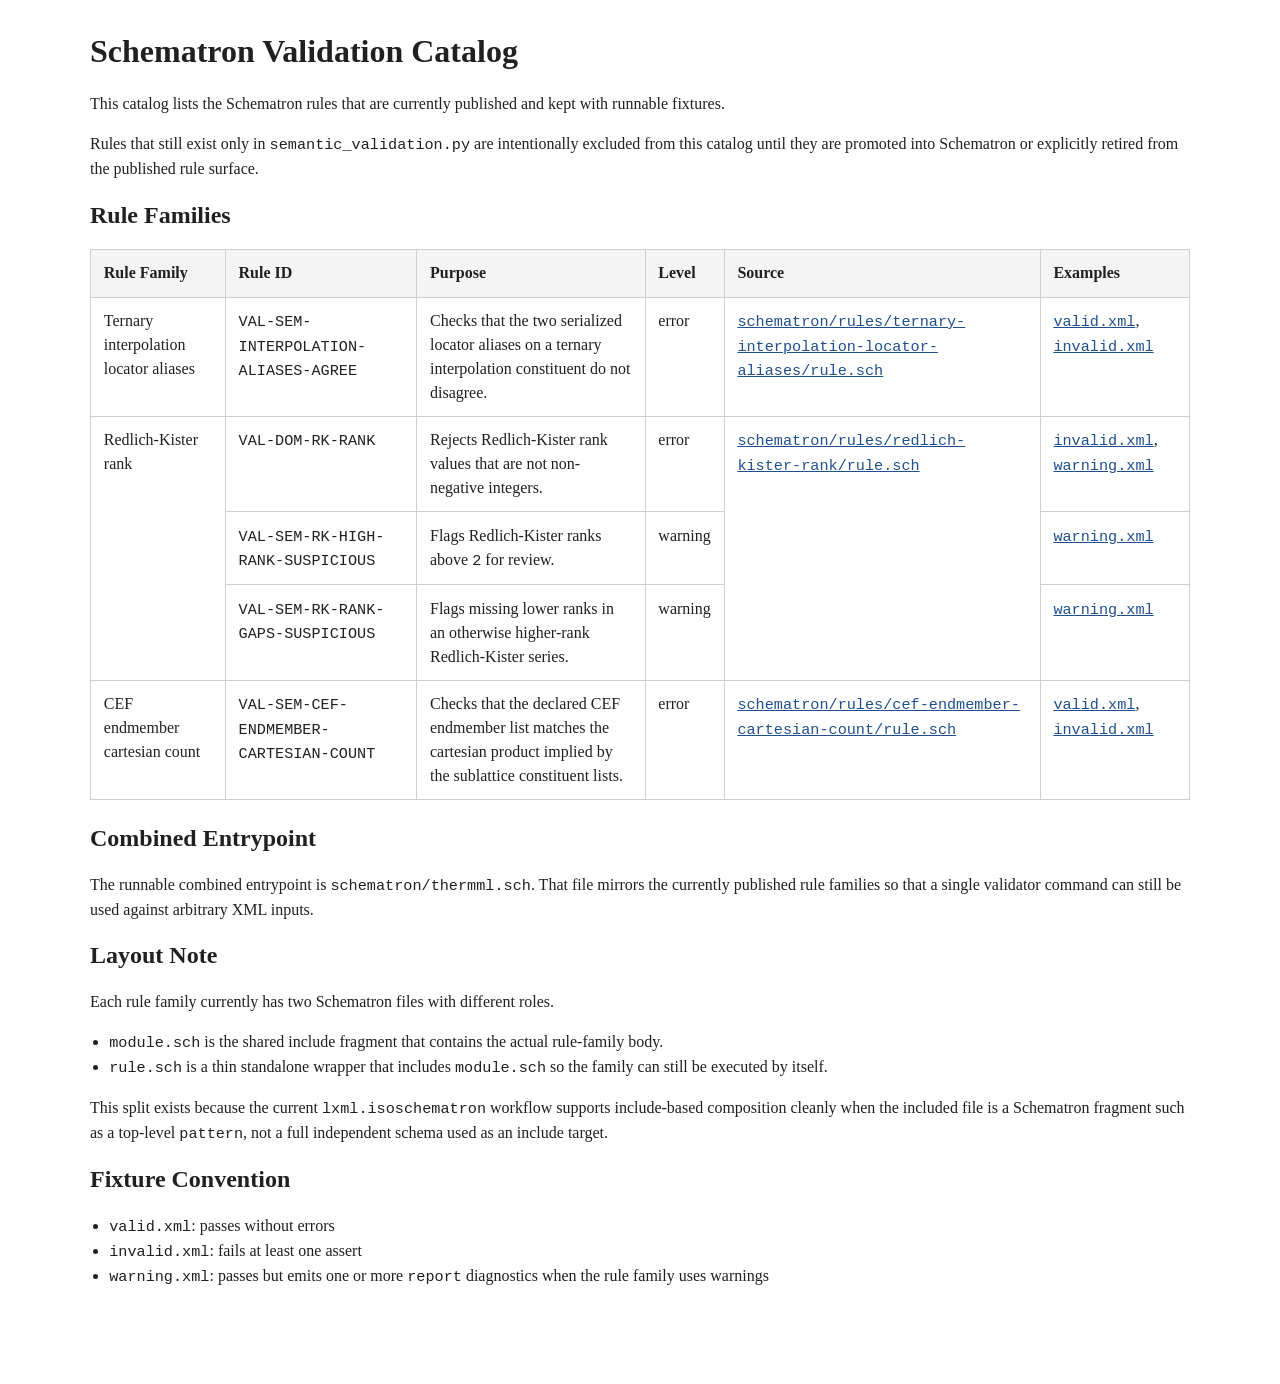
==== docs/validation/schematron-catalog.html @ 8de15cd1 "feat(schematron): add Schematron rule layer with fixtures and HTML catalog" ====
<!DOCTYPE html>
<html lang="en">
<head>
  <meta charset="utf-8">
  <meta name="viewport" content="width=device-width, initial-scale=1">
  <title>Schematron Validation Catalog</title>
  <link rel="stylesheet" href="assets/catalog.css">
</head>
<body>
  <h1>Schematron Validation Catalog</h1>

  <p>This catalog lists the Schematron rules that are currently published and kept with runnable fixtures.</p>

  <p>Rules that still exist only in <code>semantic_validation.py</code> are intentionally excluded from this catalog until they are promoted into Schematron or explicitly retired from the published rule surface.</p>

  <h2>Rule Families</h2>

  <table>
    <thead>
      <tr>
        <th>Rule Family</th>
        <th>Rule ID</th>
        <th>Purpose</th>
        <th>Level</th>
        <th>Source</th>
        <th>Examples</th>
      </tr>
    </thead>
    <tbody>
      <tr>
        <td>Ternary interpolation locator aliases</td>
        <td><code>VAL-SEM-INTERPOLATION-ALIASES-AGREE</code></td>
        <td>Checks that the two serialized locator aliases on a ternary interpolation constituent do not disagree.</td>
        <td>error</td>
        <td><code><a href="../../schematron/rules/ternary-interpolation-locator-aliases/rule.sch">schematron/rules/ternary-interpolation-locator-aliases/rule.sch</a></code></td>
        <td><code><a href="../../schematron/rules/ternary-interpolation-locator-aliases/valid.xml">valid.xml</a></code>, <code><a href="../../schematron/rules/ternary-interpolation-locator-aliases/invalid.xml">invalid.xml</a></code></td>
      </tr>
      <tr>
        <td rowspan="3">Redlich-Kister rank</td>
        <td><code>VAL-DOM-RK-RANK</code></td>
        <td>Rejects Redlich-Kister rank values that are not non-negative integers.</td>
        <td>error</td>
        <td rowspan="3"><code><a href="../../schematron/rules/redlich-kister-rank/rule.sch">schematron/rules/redlich-kister-rank/rule.sch</a></code></td>
        <td><code><a href="../../schematron/rules/redlich-kister-rank/invalid.xml">invalid.xml</a></code>, <code><a href="../../schematron/rules/redlich-kister-rank/warning.xml">warning.xml</a></code></td>
      </tr>
      <tr>
        <td><code>VAL-SEM-RK-HIGH-RANK-SUSPICIOUS</code></td>
        <td>Flags Redlich-Kister ranks above <code>2</code> for review.</td>
        <td>warning</td>
        <td><code><a href="../../schematron/rules/redlich-kister-rank/warning.xml">warning.xml</a></code></td>
      </tr>
      <tr>
        <td><code>VAL-SEM-RK-RANK-GAPS-SUSPICIOUS</code></td>
        <td>Flags missing lower ranks in an otherwise higher-rank Redlich-Kister series.</td>
        <td>warning</td>
        <td><code><a href="../../schematron/rules/redlich-kister-rank/warning.xml">warning.xml</a></code></td>
      </tr>
      <tr>
        <td>CEF endmember cartesian count</td>
        <td><code>VAL-SEM-CEF-ENDMEMBER-CARTESIAN-COUNT</code></td>
        <td>Checks that the declared CEF endmember list matches the cartesian product implied by the sublattice constituent lists.</td>
        <td>error</td>
        <td><code><a href="../../schematron/rules/cef-endmember-cartesian-count/rule.sch">schematron/rules/cef-endmember-cartesian-count/rule.sch</a></code></td>
        <td><code><a href="../../schematron/rules/cef-endmember-cartesian-count/valid.xml">valid.xml</a></code>, <code><a href="../../schematron/rules/cef-endmember-cartesian-count/invalid.xml">invalid.xml</a></code></td>
      </tr>
    </tbody>
  </table>

  <h2>Combined Entrypoint</h2>

  <p>The runnable combined entrypoint is <code>schematron/thermml.sch</code>. That file mirrors the currently published rule families so that a single validator command can still be used against arbitrary XML inputs.</p>

  <h2>Layout Note</h2>

  <p>Each rule family currently has two Schematron files with different roles.</p>

  <ul>
    <li><code>module.sch</code> is the shared include fragment that contains the actual rule-family body.</li>
    <li><code>rule.sch</code> is a thin standalone wrapper that includes <code>module.sch</code> so the family can still be executed by itself.</li>
  </ul>

  <p>This split exists because the current <code>lxml.isoschematron</code> workflow supports include-based composition cleanly when the included file is a Schematron fragment such as a top-level <code>pattern</code>, not a full independent schema used as an include target.</p>

  <h2>Fixture Convention</h2>

  <ul>
    <li><code>valid.xml</code>: passes without errors</li>
    <li><code>invalid.xml</code>: fails at least one assert</li>
    <li><code>warning.xml</code>: passes but emits one or more <code>report</code> diagnostics when the rule family uses warnings</li>
  </ul>
</body>
</html>
---- docs/validation/assets/catalog.css ----
body {
  margin: 2rem auto;
  max-width: 1100px;
  padding: 0 1rem 3rem;
  font-family: Georgia, "Times New Roman", serif;
  line-height: 1.5;
  color: #202020;
  background: #ffffff;
}

h1,
h2 {
  line-height: 1.2;
}

table {
  width: 100%;
  border-collapse: collapse;
  margin: 1rem 0 1.5rem;
}

th,
td {
  padding: 0.7rem 0.8rem;
  border: 1px solid #cfcfcf;
  text-align: left;
  vertical-align: top;
}

th {
  background: #f4f4f4;
}

code {
  font-family: Consolas, "Courier New", monospace;
  font-size: 0.95em;
}

ul {
  padding-left: 1.2rem;
}

a {
  color: #1f4f8f;
}
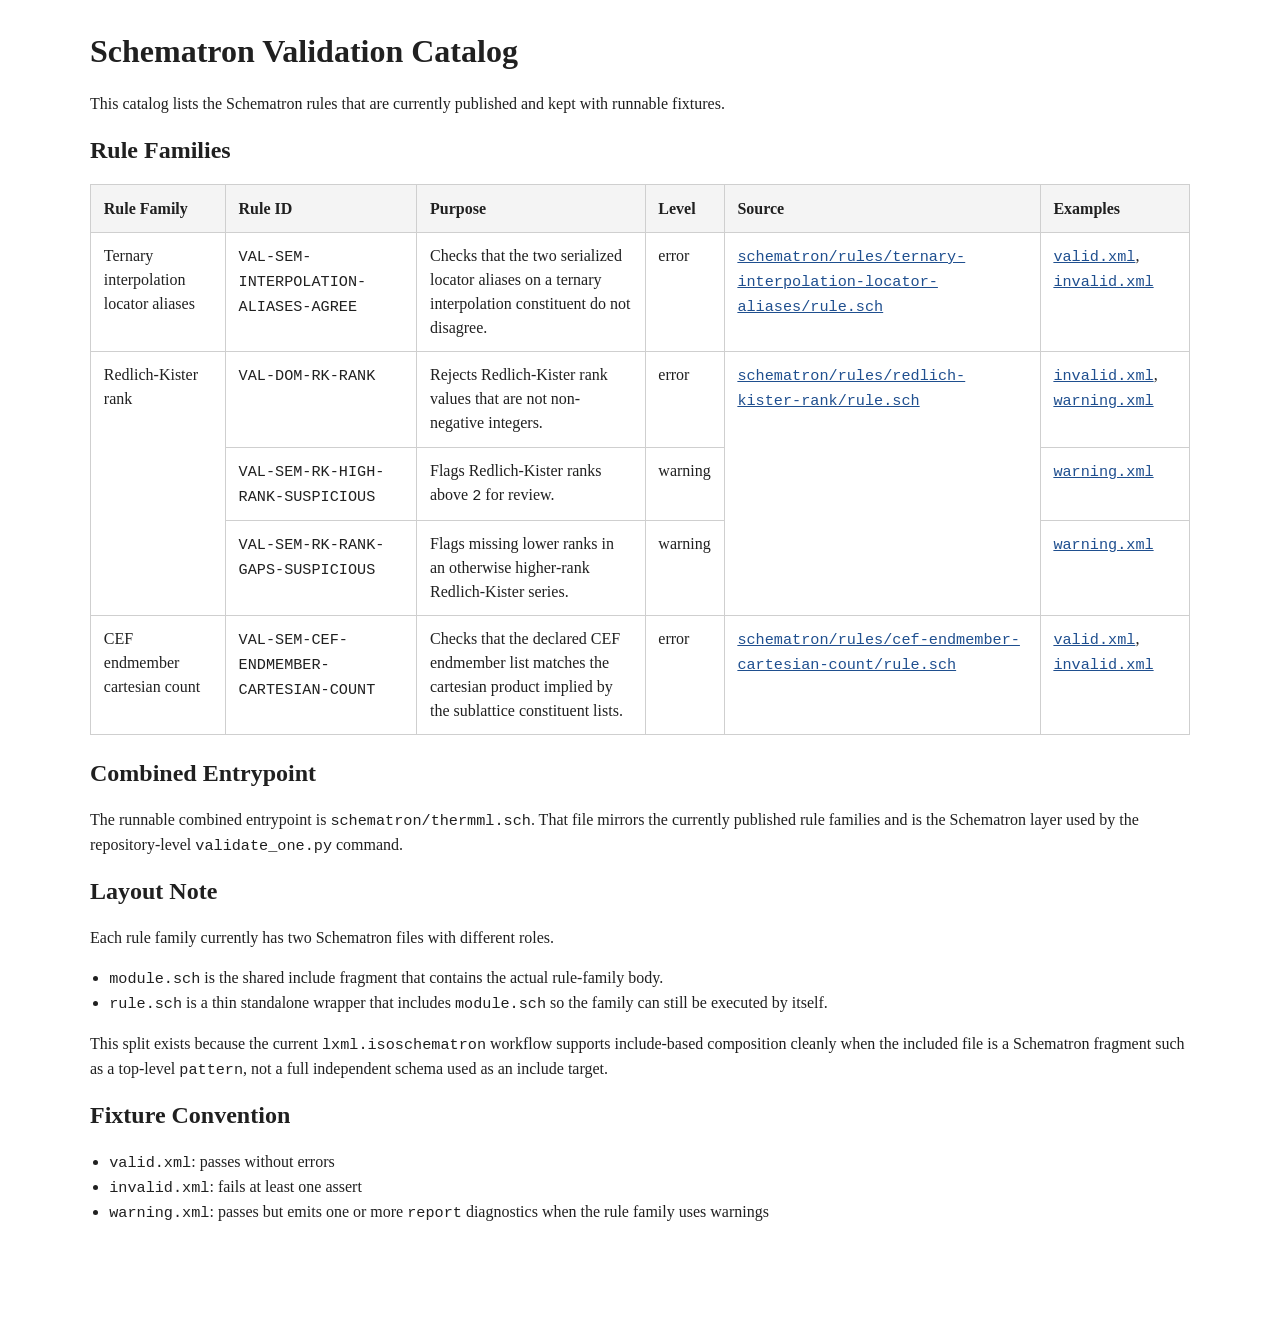
==== commit 15ba57c3: "docs: update validation commands" ====
--- a/docs/validation/schematron-catalog.html
+++ b/docs/validation/schematron-catalog.html
@@ -10,8 +10,6 @@
   <h1>Schematron Validation Catalog</h1>
 
   <p>This catalog lists the Schematron rules that are currently published and kept with runnable fixtures.</p>
-
-  <p>Rules that still exist only in <code>semantic_validation.py</code> are intentionally excluded from this catalog until they are promoted into Schematron or explicitly retired from the published rule surface.</p>
 
   <h2>Rule Families</h2>
 
@@ -68,7 +66,7 @@
 
   <h2>Combined Entrypoint</h2>
 
-  <p>The runnable combined entrypoint is <code>schematron/thermml.sch</code>. That file mirrors the currently published rule families so that a single validator command can still be used against arbitrary XML inputs.</p>
+  <p>The runnable combined entrypoint is <code>schematron/thermml.sch</code>. That file mirrors the currently published rule families and is the Schematron layer used by the repository-level <code>validate_one.py</code> command.</p>
 
   <h2>Layout Note</h2>
 
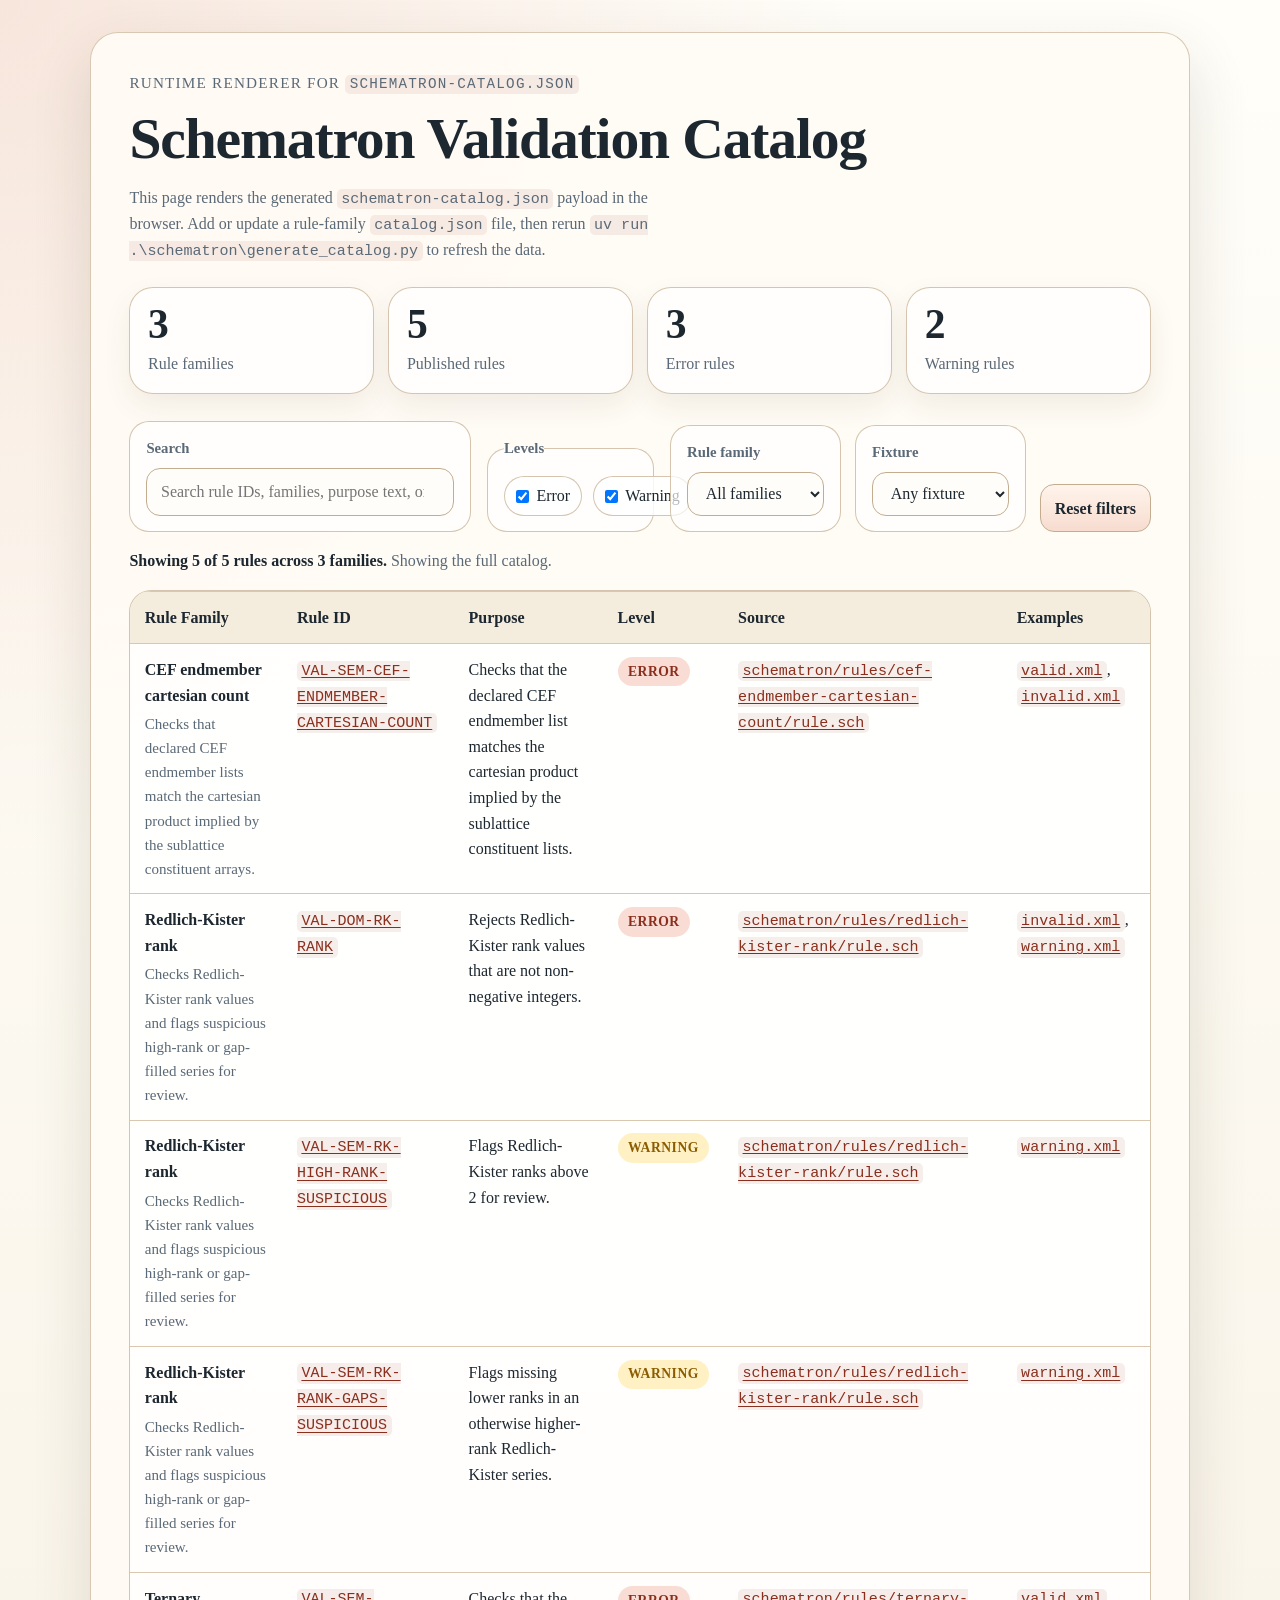
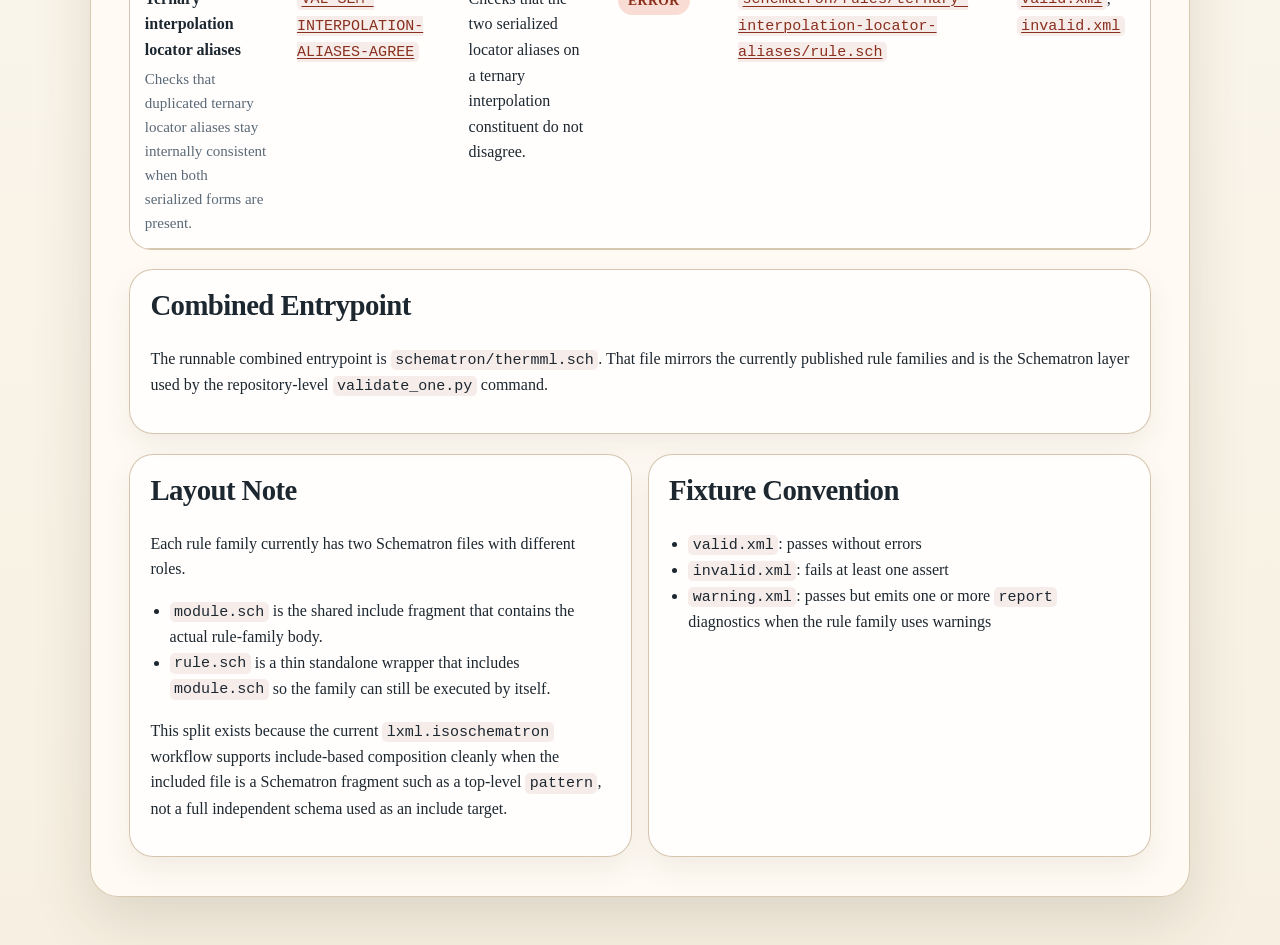
==== commit 240612e0: "feat(schematron): generate runtime catalog from JSON" ====
--- a/docs/validation/schematron-catalog.html
+++ b/docs/validation/schematron-catalog.html
@@ -6,85 +6,386 @@
   <title>Schematron Validation Catalog</title>
   <link rel="stylesheet" href="assets/catalog.css">
 </head>
-<body>
-  <h1>Schematron Validation Catalog</h1>
-
-  <p>This catalog lists the Schematron rules that are currently published and kept with runnable fixtures.</p>
-
-  <h2>Rule Families</h2>
-
-  <table>
-    <thead>
-      <tr>
-        <th>Rule Family</th>
-        <th>Rule ID</th>
-        <th>Purpose</th>
-        <th>Level</th>
-        <th>Source</th>
-        <th>Examples</th>
-      </tr>
-    </thead>
-    <tbody>
-      <tr>
-        <td>Ternary interpolation locator aliases</td>
-        <td><code>VAL-SEM-INTERPOLATION-ALIASES-AGREE</code></td>
-        <td>Checks that the two serialized locator aliases on a ternary interpolation constituent do not disagree.</td>
-        <td>error</td>
-        <td><code><a href="../../schematron/rules/ternary-interpolation-locator-aliases/rule.sch">schematron/rules/ternary-interpolation-locator-aliases/rule.sch</a></code></td>
-        <td><code><a href="../../schematron/rules/ternary-interpolation-locator-aliases/valid.xml">valid.xml</a></code>, <code><a href="../../schematron/rules/ternary-interpolation-locator-aliases/invalid.xml">invalid.xml</a></code></td>
-      </tr>
-      <tr>
-        <td rowspan="3">Redlich-Kister rank</td>
-        <td><code>VAL-DOM-RK-RANK</code></td>
-        <td>Rejects Redlich-Kister rank values that are not non-negative integers.</td>
-        <td>error</td>
-        <td rowspan="3"><code><a href="../../schematron/rules/redlich-kister-rank/rule.sch">schematron/rules/redlich-kister-rank/rule.sch</a></code></td>
-        <td><code><a href="../../schematron/rules/redlich-kister-rank/invalid.xml">invalid.xml</a></code>, <code><a href="../../schematron/rules/redlich-kister-rank/warning.xml">warning.xml</a></code></td>
-      </tr>
-      <tr>
-        <td><code>VAL-SEM-RK-HIGH-RANK-SUSPICIOUS</code></td>
-        <td>Flags Redlich-Kister ranks above <code>2</code> for review.</td>
-        <td>warning</td>
-        <td><code><a href="../../schematron/rules/redlich-kister-rank/warning.xml">warning.xml</a></code></td>
-      </tr>
-      <tr>
-        <td><code>VAL-SEM-RK-RANK-GAPS-SUSPICIOUS</code></td>
-        <td>Flags missing lower ranks in an otherwise higher-rank Redlich-Kister series.</td>
-        <td>warning</td>
-        <td><code><a href="../../schematron/rules/redlich-kister-rank/warning.xml">warning.xml</a></code></td>
-      </tr>
-      <tr>
-        <td>CEF endmember cartesian count</td>
-        <td><code>VAL-SEM-CEF-ENDMEMBER-CARTESIAN-COUNT</code></td>
-        <td>Checks that the declared CEF endmember list matches the cartesian product implied by the sublattice constituent lists.</td>
-        <td>error</td>
-        <td><code><a href="../../schematron/rules/cef-endmember-cartesian-count/rule.sch">schematron/rules/cef-endmember-cartesian-count/rule.sch</a></code></td>
-        <td><code><a href="../../schematron/rules/cef-endmember-cartesian-count/valid.xml">valid.xml</a></code>, <code><a href="../../schematron/rules/cef-endmember-cartesian-count/invalid.xml">invalid.xml</a></code></td>
-      </tr>
-    </tbody>
-  </table>
-
-  <h2>Combined Entrypoint</h2>
-
-  <p>The runnable combined entrypoint is <code>schematron/thermml.sch</code>. That file mirrors the currently published rule families and is the Schematron layer used by the repository-level <code>validate_one.py</code> command.</p>
-
-  <h2>Layout Note</h2>
-
-  <p>Each rule family currently has two Schematron files with different roles.</p>
-
-  <ul>
-    <li><code>module.sch</code> is the shared include fragment that contains the actual rule-family body.</li>
-    <li><code>rule.sch</code> is a thin standalone wrapper that includes <code>module.sch</code> so the family can still be executed by itself.</li>
-  </ul>
-
-  <p>This split exists because the current <code>lxml.isoschematron</code> workflow supports include-based composition cleanly when the included file is a Schematron fragment such as a top-level <code>pattern</code>, not a full independent schema used as an include target.</p>
-
-  <h2>Fixture Convention</h2>
-
-  <ul>
-    <li><code>valid.xml</code>: passes without errors</li>
-    <li><code>invalid.xml</code>: fails at least one assert</li>
-    <li><code>warning.xml</code>: passes but emits one or more <code>report</code> diagnostics when the rule family uses warnings</li>
-  </ul>
+<body class="catalog-page">
+  <main class="catalog-shell">
+    <header class="hero">
+      <p class="eyebrow">Runtime renderer for <code>schematron-catalog.json</code></p>
+      <h1>Schematron Validation Catalog</h1>
+      <p class="hero-copy">This page renders the generated <code>schematron-catalog.json</code> payload in the browser. Add or update a rule-family <code>catalog.json</code> file, then rerun <code>uv run .\schematron\generate_catalog.py</code> to refresh the data.</p>
+    </header>
+
+    <section class="stat-grid" aria-label="Catalog summary">
+      <article class="stat-card">
+        <div id="catalog-family-count" class="stat-value">-</div>
+        <div class="stat-label">Rule families</div>
+      </article>
+      <article class="stat-card">
+        <div id="catalog-rule-count" class="stat-value">-</div>
+        <div class="stat-label">Published rules</div>
+      </article>
+      <article class="stat-card">
+        <div id="catalog-error-count" class="stat-value">-</div>
+        <div class="stat-label">Error rules</div>
+      </article>
+      <article class="stat-card">
+        <div id="catalog-warning-count" class="stat-value">-</div>
+        <div class="stat-label">Warning rules</div>
+      </article>
+    </section>
+
+    <section class="control-panel" aria-label="Catalog filters">
+      <label class="field search-field" for="catalog-search">
+        <span class="field-label">Search</span>
+        <input id="catalog-search" type="search" placeholder="Search rule IDs, families, purpose text, or fixture names">
+      </label>
+
+      <fieldset class="field levels-field">
+        <legend class="field-label">Levels</legend>
+        <label class="toggle-option" for="level-error">
+          <input id="level-error" type="checkbox" name="catalog-level" value="error" checked>
+          <span>Error</span>
+        </label>
+        <label class="toggle-option" for="level-warning">
+          <input id="level-warning" type="checkbox" name="catalog-level" value="warning" checked>
+          <span>Warning</span>
+        </label>
+      </fieldset>
+
+      <label class="field" for="catalog-family">
+        <span class="field-label">Rule family</span>
+        <select id="catalog-family">
+          <option value="">All families</option>
+        </select>
+      </label>
+
+      <label class="field" for="catalog-fixture">
+        <span class="field-label">Fixture</span>
+        <select id="catalog-fixture">
+          <option value="">Any fixture</option>
+        </select>
+      </label>
+
+      <div class="actions">
+        <button id="catalog-reset" type="button">Reset filters</button>
+      </div>
+    </section>
+
+    <p class="results-meta">
+      <strong id="catalog-result-count"></strong>
+      <span id="catalog-active-filters"></span>
+    </p>
+
+    <p id="catalog-error" class="catalog-error" hidden></p>
+
+    <div class="table-wrap">
+      <table>
+        <thead>
+          <tr>
+            <th>Rule Family</th>
+            <th>Rule ID</th>
+            <th>Purpose</th>
+            <th>Level</th>
+            <th>Source</th>
+            <th>Examples</th>
+          </tr>
+        </thead>
+        <tbody id="catalog-table-body">
+          <tr>
+            <td colspan="6" class="empty-state">Loading catalog...</td>
+          </tr>
+        </tbody>
+      </table>
+    </div>
+
+    <section class="note-card">
+      <h2>Combined Entrypoint</h2>
+      <p>The runnable combined entrypoint is <code>schematron/thermml.sch</code>. That file mirrors the currently published rule families and is the Schematron layer used by the repository-level <code>validate_one.py</code> command.</p>
+    </section>
+
+    <section class="note-grid">
+      <article class="note-card">
+        <h2>Layout Note</h2>
+        <p>Each rule family currently has two Schematron files with different roles.</p>
+        <ul>
+          <li><code>module.sch</code> is the shared include fragment that contains the actual rule-family body.</li>
+          <li><code>rule.sch</code> is a thin standalone wrapper that includes <code>module.sch</code> so the family can still be executed by itself.</li>
+        </ul>
+        <p>This split exists because the current <code>lxml.isoschematron</code> workflow supports include-based composition cleanly when the included file is a Schematron fragment such as a top-level <code>pattern</code>, not a full independent schema used as an include target.</p>
+      </article>
+
+      <article class="note-card">
+        <h2>Fixture Convention</h2>
+        <ul>
+          <li><code>valid.xml</code>: passes without errors</li>
+          <li><code>invalid.xml</code>: fails at least one assert</li>
+          <li><code>warning.xml</code>: passes but emits one or more <code>report</code> diagnostics when the rule family uses warnings</li>
+        </ul>
+      </article>
+    </section>
+  </main>
+  <script>
+(() => {
+  const tableBody = document.getElementById("catalog-table-body");
+  const resultCount = document.getElementById("catalog-result-count");
+  const activeFilters = document.getElementById("catalog-active-filters");
+  const errorBanner = document.getElementById("catalog-error");
+  const familyCount = document.getElementById("catalog-family-count");
+  const ruleCount = document.getElementById("catalog-rule-count");
+  const errorCount = document.getElementById("catalog-error-count");
+  const warningCount = document.getElementById("catalog-warning-count");
+  const searchInput = document.getElementById("catalog-search");
+  const familySelect = document.getElementById("catalog-family");
+  const fixtureSelect = document.getElementById("catalog-fixture");
+  const levelInputs = Array.from(document.querySelectorAll('input[name="catalog-level"]'));
+  const resetButton = document.getElementById("catalog-reset");
+  let catalogRows = [];
+
+  function uniqueSorted(values) {
+    return Array.from(new Set(values)).sort((left, right) =>
+      left.localeCompare(right, undefined, { sensitivity: "base" })
+    );
+  }
+
+  function appendCodeLink(cell, label, href) {
+    const code = document.createElement("code");
+    const link = document.createElement("a");
+    link.href = href;
+    link.textContent = label;
+    code.append(link);
+    cell.append(code);
+  }
+
+  function createFamilyCell(row) {
+    const cell = document.createElement("td");
+    cell.className = "family-cell";
+
+    const title = document.createElement("strong");
+    title.textContent = row.familyName;
+    cell.append(title);
+
+    const summary = document.createElement("div");
+    summary.className = "family-summary";
+    summary.textContent = row.familySummary;
+    cell.append(summary);
+
+    return cell;
+  }
+
+  function createRuleIdCell(row) {
+    const cell = document.createElement("td");
+    appendCodeLink(cell, row.ruleId, row.source.href);
+    return cell;
+  }
+
+  function createLevelCell(row) {
+    const cell = document.createElement("td");
+    const badge = document.createElement("span");
+    badge.className = `level-badge level-${row.level}`;
+    badge.textContent = row.level;
+    cell.append(badge);
+    return cell;
+  }
+
+  function createExamplesCell(row) {
+    const cell = document.createElement("td");
+    if (!row.examples.length) {
+      cell.textContent = "No examples";
+      return cell;
+    }
+
+    row.examples.forEach((example, index) => {
+      appendCodeLink(cell, example.name, example.href);
+      if (index < row.examples.length - 1) {
+        cell.append(document.createTextNode(", "));
+      }
+    });
+    return cell;
+  }
+
+  function renderRows(rows) {
+    tableBody.replaceChildren();
+
+    if (!rows.length) {
+      const row = document.createElement("tr");
+      const cell = document.createElement("td");
+      cell.colSpan = 6;
+      cell.className = "empty-state";
+      cell.textContent = "No rules match the current filters.";
+      row.append(cell);
+      tableBody.append(row);
+      return;
+    }
+
+    rows.forEach((entry) => {
+      const row = document.createElement("tr");
+      row.append(createFamilyCell(entry));
+      row.append(createRuleIdCell(entry));
+
+      const purposeCell = document.createElement("td");
+      purposeCell.textContent = entry.purpose;
+      row.append(purposeCell);
+
+      row.append(createLevelCell(entry));
+
+      const sourceCell = document.createElement("td");
+      appendCodeLink(sourceCell, entry.source.label, entry.source.href);
+      row.append(sourceCell);
+
+      row.append(createExamplesCell(entry));
+      tableBody.append(row);
+    });
+  }
+
+  function selectedLevels() {
+    return levelInputs.filter((input) => input.checked).map((input) => input.value);
+  }
+
+  function buildSearchBlob(row) {
+    return [
+      row.familyName,
+      row.familySummary,
+      row.ruleId,
+      row.purpose,
+      row.level,
+      ...row.examples.map((example) => example.name),
+    ]
+      .join(" ")
+      .toLowerCase();
+  }
+
+  function activeFilterText(search, levels, family, fixture) {
+    const parts = [];
+    if (search) {
+      parts.push(`search "${search}"`);
+    }
+    if (family) {
+      parts.push(`family ${family}`);
+    }
+    if (fixture) {
+      parts.push(`fixture ${fixture}`);
+    }
+    if (levels.length && levels.length < levelInputs.length) {
+      parts.push(`levels ${levels.join(" + ")}`);
+    }
+    return parts.length ? `Active filters: ${parts.join(", ")}.` : "Showing the full catalog.";
+  }
+
+  function setSummary(rows) {
+    const families = uniqueSorted(rows.map((row) => row.familyName)).length;
+    familyCount.textContent = String(families);
+    ruleCount.textContent = String(rows.length);
+    errorCount.textContent = String(rows.filter((row) => row.level === "error").length);
+    warningCount.textContent = String(rows.filter((row) => row.level === "warning").length);
+  }
+
+  function syncResults(rows, filteredRows, search, levels, family, fixture) {
+    const visibleFamilies = uniqueSorted(filteredRows.map((row) => row.familyName)).length;
+    resultCount.textContent = `Showing ${filteredRows.length} of ${rows.length} rules across ${visibleFamilies} families.`;
+    activeFilters.textContent = activeFilterText(search, levels, family, fixture);
+  }
+
+  function applyFilters() {
+    const search = searchInput.value.trim().toLowerCase();
+    const levels = selectedLevels();
+    const family = familySelect.value;
+    const fixture = fixtureSelect.value;
+
+    const filteredRows = catalogRows.filter((row) => {
+      if (levels.length && !levels.includes(row.level)) {
+        return false;
+      }
+      if (!levels.length) {
+        return false;
+      }
+      if (family && row.familyName !== family) {
+        return false;
+      }
+      if (fixture && !row.examples.some((example) => example.name === fixture)) {
+        return false;
+      }
+      if (search && !buildSearchBlob(row).includes(search)) {
+        return false;
+      }
+      return true;
+    });
+
+    renderRows(filteredRows);
+    syncResults(catalogRows, filteredRows, searchInput.value.trim(), levels, family, fixture);
+  }
+
+  function populateSelect(select, values, defaultLabel) {
+    select.replaceChildren();
+
+    const defaultOption = document.createElement("option");
+    defaultOption.value = "";
+    defaultOption.textContent = defaultLabel;
+    select.append(defaultOption);
+
+    values.forEach((value) => {
+      const option = document.createElement("option");
+      option.value = value;
+      option.textContent = value;
+      select.append(option);
+    });
+  }
+
+  searchInput.addEventListener("input", applyFilters);
+  familySelect.addEventListener("change", applyFilters);
+  fixtureSelect.addEventListener("change", applyFilters);
+  levelInputs.forEach((input) => input.addEventListener("change", applyFilters));
+  resetButton.addEventListener("click", () => {
+    searchInput.value = "";
+    familySelect.value = "";
+    fixtureSelect.value = "";
+    levelInputs.forEach((input) => {
+      input.checked = true;
+    });
+    applyFilters();
+  });
+
+  async function loadCatalog() {
+    try {
+      const response = await fetch("./schematron-catalog.json", { cache: "no-store" });
+      if (!response.ok) {
+        throw new Error(`HTTP ${response.status}`);
+      }
+
+      const payload = await response.json();
+      catalogRows = Array.isArray(payload.rows) ? payload.rows : [];
+      setSummary(catalogRows);
+      populateSelect(
+        familySelect,
+        uniqueSorted(catalogRows.map((row) => row.familyName)),
+        "All families"
+      );
+      populateSelect(
+        fixtureSelect,
+        uniqueSorted(catalogRows.flatMap((row) => row.examples.map((example) => example.name))),
+        "Any fixture"
+      );
+      applyFilters();
+    } catch (error) {
+      errorBanner.hidden = false;
+      errorBanner.textContent = `Failed to load schematron-catalog.json: ${error}`;
+      tableBody.replaceChildren();
+      const row = document.createElement("tr");
+      const cell = document.createElement("td");
+      cell.colSpan = 6;
+      cell.className = "empty-state";
+      cell.textContent = "Catalog data could not be loaded.";
+      row.append(cell);
+      tableBody.append(row);
+      [familyCount, ruleCount, errorCount, warningCount].forEach((node) => {
+        node.textContent = "0";
+      });
+      resultCount.textContent = "No catalog data loaded.";
+      activeFilters.textContent = "";
+    }
+  }
+
+  loadCatalog();
+})();
+
+  </script>
 </body>
-</html>+</html>
--- a/docs/validation/assets/catalog.css
+++ b/docs/validation/assets/catalog.css
@@ -1,45 +1,352 @@
+:root {
+  --ink: #1d2730;
+  --muted: #5a6977;
+  --paper: #fffaf2;
+  --panel: rgba(255, 252, 246, 0.9);
+  --line: #d9c8b0;
+  --line-strong: #c4ad8e;
+  --accent: #8a2f1d;
+  --accent-soft: #f5ddd2;
+  --warning: #8b5d00;
+  --warning-soft: #fff1c4;
+  --error: #8a2f1d;
+  --error-soft: #f9ddd5;
+  --shadow: 0 24px 60px rgba(65, 49, 25, 0.14);
+  --radius: 24px;
+}
+
+* {
+  box-sizing: border-box;
+}
+
 body {
-  margin: 2rem auto;
-  max-width: 1100px;
-  padding: 0 1rem 3rem;
-  font-family: Georgia, "Times New Roman", serif;
-  line-height: 1.5;
-  color: #202020;
-  background: #ffffff;
+  margin: 0;
+  padding: 2rem 1rem 3rem;
+  font-family: "Palatino Linotype", "Book Antiqua", Georgia, serif;
+  line-height: 1.6;
+  color: var(--ink);
+  background:
+    radial-gradient(circle at top left, rgba(211, 120, 89, 0.18), transparent 30%),
+    linear-gradient(180deg, #fffef9 0%, #f7f0e2 100%);
+}
+
+body > * {
+  width: min(1100px, 100%);
+  margin-left: auto;
+  margin-right: auto;
 }
 
 h1,
 h2 {
-  line-height: 1.2;
+  line-height: 1.15;
+  letter-spacing: -0.02em;
+}
+
+h1 {
+  margin: 0 0 0.8rem;
+  font-size: clamp(2.4rem, 5vw, 3.6rem);
+}
+
+h2 {
+  margin-top: 0;
+  font-size: clamp(1.4rem, 2.4vw, 1.8rem);
+}
+
+p,
+ul,
+table {
+  margin-top: 0;
+}
+
+ul {
+  padding-left: 1.2rem;
+}
+
+a {
+  color: var(--accent);
+  text-decoration-thickness: 0.08em;
+  text-underline-offset: 0.16em;
+}
+
+a:hover {
+  color: #632114;
+}
+
+code {
+  padding: 0.08rem 0.28rem;
+  border-radius: 0.32rem;
+  font-family: Consolas, "SFMono-Regular", "Courier New", monospace;
+  font-size: 0.94em;
+  background: rgba(138, 47, 29, 0.08);
 }
 
 table {
   width: 100%;
   border-collapse: collapse;
   margin: 1rem 0 1.5rem;
+  background: rgba(255, 255, 255, 0.72);
 }
 
 th,
 td {
-  padding: 0.7rem 0.8rem;
-  border: 1px solid #cfcfcf;
+  padding: 0.8rem 0.9rem;
+  border: 1px solid var(--line);
   text-align: left;
   vertical-align: top;
 }
 
 th {
-  background: #f4f4f4;
-}
-
-code {
-  font-family: Consolas, "Courier New", monospace;
-  font-size: 0.95em;
-}
-
-ul {
-  padding-left: 1.2rem;
-}
-
-a {
-  color: #1f4f8f;
+  background: rgba(244, 235, 220, 0.95);
+}
+
+.catalog-shell {
+  padding: clamp(1.3rem, 3vw, 2.4rem);
+  border: 1px solid rgba(196, 173, 142, 0.65);
+  border-radius: 28px;
+  background: var(--panel);
+  box-shadow: var(--shadow);
+}
+
+.hero {
+  margin-bottom: 1.5rem;
+}
+
+.eyebrow {
+  margin-bottom: 0.6rem;
+  color: var(--muted);
+  font-size: 0.95rem;
+  text-transform: uppercase;
+  letter-spacing: 0.08em;
+}
+
+.hero-copy {
+  max-width: 70ch;
+  color: var(--muted);
+}
+
+.stat-grid {
+  display: grid;
+  grid-template-columns: repeat(auto-fit, minmax(150px, 1fr));
+  gap: 0.9rem;
+  margin: 1.5rem 0;
+}
+
+.stat-card,
+.note-card {
+  border: 1px solid rgba(196, 173, 142, 0.7);
+  border-radius: var(--radius);
+  background: rgba(255, 255, 255, 0.72);
+  box-shadow: 0 12px 28px rgba(72, 51, 23, 0.08);
+}
+
+.stat-card {
+  padding: 1rem 1.1rem;
+}
+
+.stat-value {
+  font-size: clamp(1.8rem, 4vw, 2.6rem);
+  font-weight: 700;
+  line-height: 1;
+}
+
+.stat-label {
+  margin-top: 0.35rem;
+  color: var(--muted);
+}
+
+.control-panel {
+  display: grid;
+  grid-template-columns: minmax(220px, 2fr) repeat(3, minmax(140px, 1fr)) auto;
+  gap: 0.9rem;
+  align-items: end;
+  margin: 1.7rem 0 1rem;
+}
+
+.field {
+  display: flex;
+  flex-direction: column;
+  gap: 0.45rem;
+  padding: 0.95rem 1rem;
+  border: 1px solid rgba(196, 173, 142, 0.7);
+  border-radius: 20px;
+  background: rgba(255, 255, 255, 0.68);
+}
+
+.field-label {
+  color: var(--muted);
+  font-size: 0.92rem;
+  font-weight: 700;
+}
+
+.levels-field {
+  flex-direction: row;
+  align-items: center;
+  gap: 0.65rem;
+  min-width: 0;
+}
+
+.levels-field legend {
+  padding: 0;
+  margin-right: 0.2rem;
+}
+
+.toggle-option {
+  display: inline-flex;
+  align-items: center;
+  gap: 0.45rem;
+  padding: 0.4rem 0.7rem;
+  border: 1px solid rgba(196, 173, 142, 0.7);
+  border-radius: 999px;
+  background: rgba(255, 255, 255, 0.82);
+}
+
+.toggle-option input {
+  margin: 0;
+}
+
+input[type="search"],
+select,
+button {
+  min-height: 2.8rem;
+  border: 1px solid var(--line-strong);
+  border-radius: 14px;
+  padding: 0.65rem 0.85rem;
+  font: inherit;
+  color: var(--ink);
+  background: #fffdf9;
+}
+
+input[type="search"]:focus,
+select:focus,
+button:focus {
+  outline: 2px solid rgba(138, 47, 29, 0.24);
+  outline-offset: 2px;
+}
+
+button {
+  cursor: pointer;
+  font-weight: 700;
+  background: linear-gradient(180deg, #fff4ec 0%, #f7dccf 100%);
+}
+
+.actions {
+  display: flex;
+  align-items: stretch;
+}
+
+.results-meta {
+  margin: 0 0 1rem;
+  color: var(--muted);
+}
+
+.catalog-error {
+  margin: 0 0 1rem;
+  padding: 0.9rem 1rem;
+  border: 1px solid rgba(138, 47, 29, 0.35);
+  border-radius: 18px;
+  color: var(--error);
+  background: var(--error-soft);
+}
+
+.results-meta strong {
+  color: var(--ink);
+}
+
+.table-wrap {
+  overflow-x: auto;
+  border: 1px solid rgba(196, 173, 142, 0.7);
+  border-radius: 22px;
+  background: rgba(255, 255, 255, 0.78);
+  box-shadow: inset 0 1px 0 rgba(255, 255, 255, 0.4);
+}
+
+.table-wrap table {
+  margin: 0;
+  border: 0;
+  background: transparent;
+}
+
+.table-wrap th,
+.table-wrap td {
+  border-left: 0;
+  border-right: 0;
+}
+
+.family-cell strong {
+  display: block;
+  margin-bottom: 0.25rem;
+}
+
+.family-summary {
+  color: var(--muted);
+  font-size: 0.94rem;
+}
+
+.level-badge {
+  display: inline-flex;
+  align-items: center;
+  padding: 0.24rem 0.65rem;
+  border-radius: 999px;
+  font-size: 0.85rem;
+  font-weight: 700;
+  text-transform: uppercase;
+  letter-spacing: 0.04em;
+}
+
+.level-error {
+  color: var(--error);
+  background: var(--error-soft);
+}
+
+.level-warning {
+  color: var(--warning);
+  background: var(--warning-soft);
+}
+
+.empty-state {
+  padding: 1.4rem 1rem;
+  color: var(--muted);
+  text-align: center;
+}
+
+.note-grid {
+  display: grid;
+  grid-template-columns: repeat(auto-fit, minmax(280px, 1fr));
+  gap: 1rem;
+}
+
+.note-card {
+  padding: 1.2rem 1.25rem;
+  margin-top: 1.2rem;
+}
+
+@media (max-width: 920px) {
+  .control-panel {
+    grid-template-columns: 1fr 1fr;
+  }
+
+  .search-field,
+  .actions {
+    grid-column: 1 / -1;
+  }
+}
+
+@media (max-width: 640px) {
+  body {
+    padding: 1rem 0.7rem 2rem;
+  }
+
+  .catalog-shell {
+    border-radius: 22px;
+    padding: 1rem;
+  }
+
+  .control-panel,
+  .note-grid {
+    grid-template-columns: 1fr;
+  }
+
+  .levels-field {
+    flex-wrap: wrap;
+  }
 }
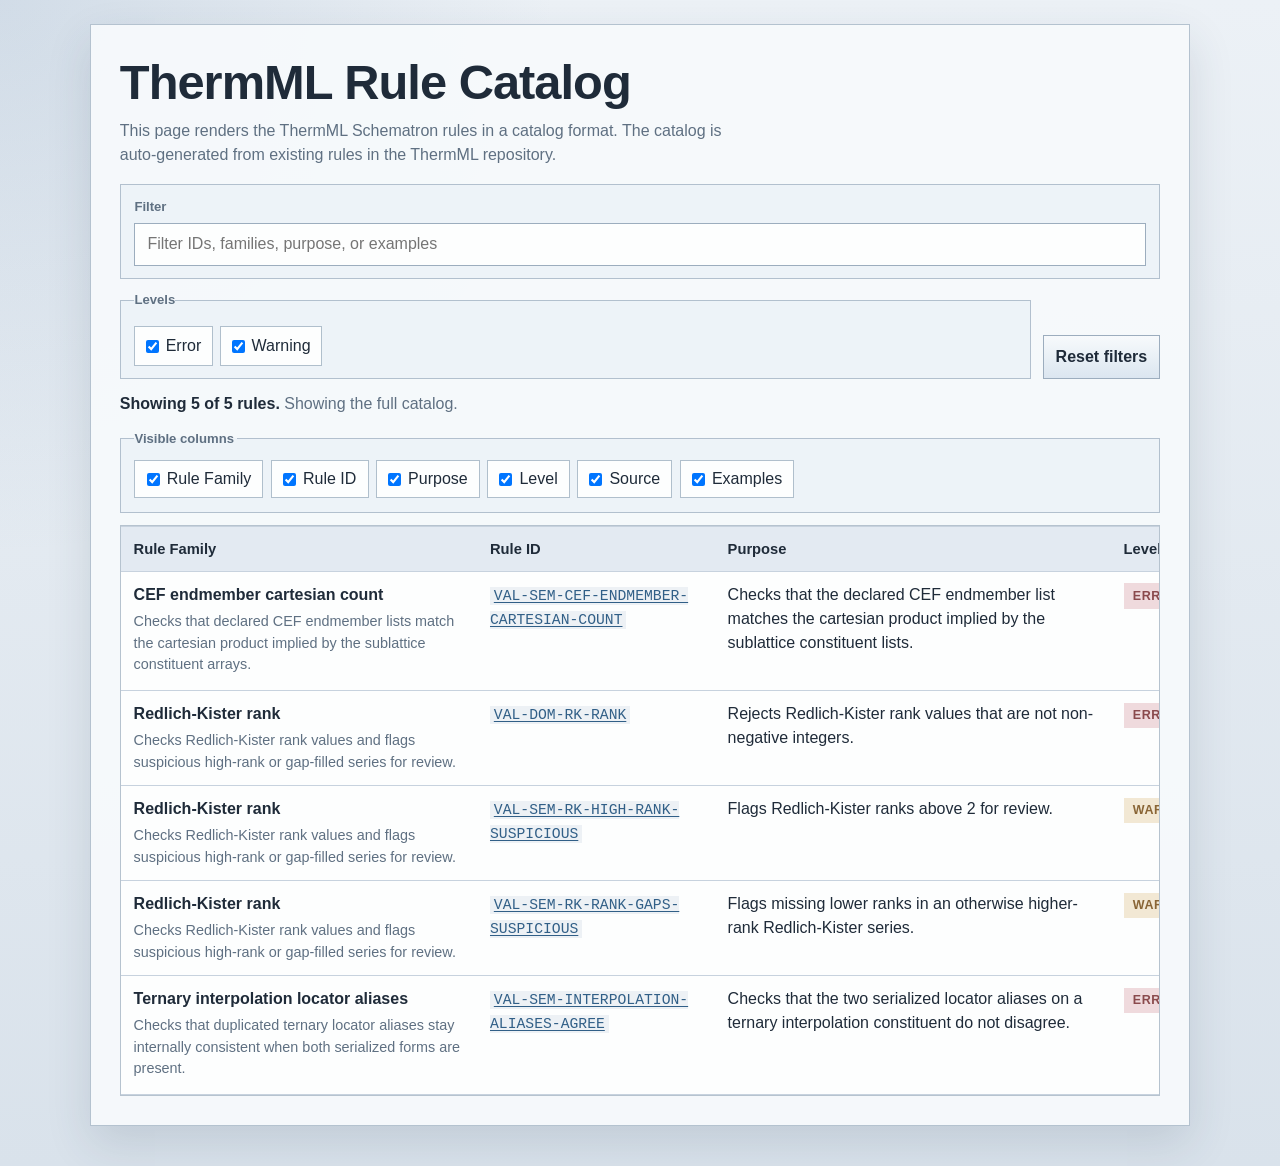
==== commit d5bafea6: "docs: refine ThermML rule catalog UI" ====
--- a/docs/validation/schematron-catalog.html
+++ b/docs/validation/schematron-catalog.html
@@ -1,391 +1,352 @@
-<!DOCTYPE html>
-<html lang="en">
-<head>
-  <meta charset="utf-8">
-  <meta name="viewport" content="width=device-width, initial-scale=1">
-  <title>Schematron Validation Catalog</title>
-  <link rel="stylesheet" href="assets/catalog.css">
-</head>
-<body class="catalog-page">
-  <main class="catalog-shell">
-    <header class="hero">
-      <p class="eyebrow">Runtime renderer for <code>schematron-catalog.json</code></p>
-      <h1>Schematron Validation Catalog</h1>
-      <p class="hero-copy">This page renders the generated <code>schematron-catalog.json</code> payload in the browser. Add or update a rule-family <code>catalog.json</code> file, then rerun <code>uv run .\schematron\generate_catalog.py</code> to refresh the data.</p>
-    </header>
-
-    <section class="stat-grid" aria-label="Catalog summary">
-      <article class="stat-card">
-        <div id="catalog-family-count" class="stat-value">-</div>
-        <div class="stat-label">Rule families</div>
-      </article>
-      <article class="stat-card">
-        <div id="catalog-rule-count" class="stat-value">-</div>
-        <div class="stat-label">Published rules</div>
-      </article>
-      <article class="stat-card">
-        <div id="catalog-error-count" class="stat-value">-</div>
-        <div class="stat-label">Error rules</div>
-      </article>
-      <article class="stat-card">
-        <div id="catalog-warning-count" class="stat-value">-</div>
-        <div class="stat-label">Warning rules</div>
-      </article>
-    </section>
-
-    <section class="control-panel" aria-label="Catalog filters">
-      <label class="field search-field" for="catalog-search">
-        <span class="field-label">Search</span>
-        <input id="catalog-search" type="search" placeholder="Search rule IDs, families, purpose text, or fixture names">
-      </label>
-
-      <fieldset class="field levels-field">
-        <legend class="field-label">Levels</legend>
-        <label class="toggle-option" for="level-error">
-          <input id="level-error" type="checkbox" name="catalog-level" value="error" checked>
-          <span>Error</span>
-        </label>
-        <label class="toggle-option" for="level-warning">
-          <input id="level-warning" type="checkbox" name="catalog-level" value="warning" checked>
-          <span>Warning</span>
-        </label>
-      </fieldset>
-
-      <label class="field" for="catalog-family">
-        <span class="field-label">Rule family</span>
-        <select id="catalog-family">
-          <option value="">All families</option>
-        </select>
-      </label>
-
-      <label class="field" for="catalog-fixture">
-        <span class="field-label">Fixture</span>
-        <select id="catalog-fixture">
-          <option value="">Any fixture</option>
-        </select>
-      </label>
-
-      <div class="actions">
-        <button id="catalog-reset" type="button">Reset filters</button>
-      </div>
-    </section>
-
-    <p class="results-meta">
-      <strong id="catalog-result-count"></strong>
-      <span id="catalog-active-filters"></span>
-    </p>
-
-    <p id="catalog-error" class="catalog-error" hidden></p>
-
-    <div class="table-wrap">
-      <table>
-        <thead>
-          <tr>
-            <th>Rule Family</th>
-            <th>Rule ID</th>
-            <th>Purpose</th>
-            <th>Level</th>
-            <th>Source</th>
-            <th>Examples</th>
-          </tr>
-        </thead>
-        <tbody id="catalog-table-body">
-          <tr>
-            <td colspan="6" class="empty-state">Loading catalog...</td>
-          </tr>
-        </tbody>
-      </table>
-    </div>
-
-    <section class="note-card">
-      <h2>Combined Entrypoint</h2>
-      <p>The runnable combined entrypoint is <code>schematron/thermml.sch</code>. That file mirrors the currently published rule families and is the Schematron layer used by the repository-level <code>validate_one.py</code> command.</p>
-    </section>
-
-    <section class="note-grid">
-      <article class="note-card">
-        <h2>Layout Note</h2>
-        <p>Each rule family currently has two Schematron files with different roles.</p>
-        <ul>
-          <li><code>module.sch</code> is the shared include fragment that contains the actual rule-family body.</li>
-          <li><code>rule.sch</code> is a thin standalone wrapper that includes <code>module.sch</code> so the family can still be executed by itself.</li>
-        </ul>
-        <p>This split exists because the current <code>lxml.isoschematron</code> workflow supports include-based composition cleanly when the included file is a Schematron fragment such as a top-level <code>pattern</code>, not a full independent schema used as an include target.</p>
-      </article>
-
-      <article class="note-card">
-        <h2>Fixture Convention</h2>
-        <ul>
-          <li><code>valid.xml</code>: passes without errors</li>
-          <li><code>invalid.xml</code>: fails at least one assert</li>
-          <li><code>warning.xml</code>: passes but emits one or more <code>report</code> diagnostics when the rule family uses warnings</li>
-        </ul>
-      </article>
-    </section>
-  </main>
-  <script>
-(() => {
-  const tableBody = document.getElementById("catalog-table-body");
-  const resultCount = document.getElementById("catalog-result-count");
-  const activeFilters = document.getElementById("catalog-active-filters");
-  const errorBanner = document.getElementById("catalog-error");
-  const familyCount = document.getElementById("catalog-family-count");
-  const ruleCount = document.getElementById("catalog-rule-count");
-  const errorCount = document.getElementById("catalog-error-count");
-  const warningCount = document.getElementById("catalog-warning-count");
-  const searchInput = document.getElementById("catalog-search");
-  const familySelect = document.getElementById("catalog-family");
-  const fixtureSelect = document.getElementById("catalog-fixture");
-  const levelInputs = Array.from(document.querySelectorAll('input[name="catalog-level"]'));
-  const resetButton = document.getElementById("catalog-reset");
-  let catalogRows = [];
-
-  function uniqueSorted(values) {
-    return Array.from(new Set(values)).sort((left, right) =>
-      left.localeCompare(right, undefined, { sensitivity: "base" })
-    );
-  }
-
-  function appendCodeLink(cell, label, href) {
-    const code = document.createElement("code");
-    const link = document.createElement("a");
-    link.href = href;
-    link.textContent = label;
-    code.append(link);
-    cell.append(code);
-  }
-
-  function createFamilyCell(row) {
-    const cell = document.createElement("td");
-    cell.className = "family-cell";
-
-    const title = document.createElement("strong");
-    title.textContent = row.familyName;
-    cell.append(title);
-
-    const summary = document.createElement("div");
-    summary.className = "family-summary";
-    summary.textContent = row.familySummary;
-    cell.append(summary);
-
-    return cell;
-  }
-
-  function createRuleIdCell(row) {
-    const cell = document.createElement("td");
-    appendCodeLink(cell, row.ruleId, row.source.href);
-    return cell;
-  }
-
-  function createLevelCell(row) {
-    const cell = document.createElement("td");
-    const badge = document.createElement("span");
-    badge.className = `level-badge level-${row.level}`;
-    badge.textContent = row.level;
-    cell.append(badge);
-    return cell;
-  }
-
-  function createExamplesCell(row) {
-    const cell = document.createElement("td");
-    if (!row.examples.length) {
-      cell.textContent = "No examples";
-      return cell;
-    }
-
-    row.examples.forEach((example, index) => {
-      appendCodeLink(cell, example.name, example.href);
-      if (index < row.examples.length - 1) {
-        cell.append(document.createTextNode(", "));
-      }
-    });
-    return cell;
-  }
-
-  function renderRows(rows) {
-    tableBody.replaceChildren();
-
-    if (!rows.length) {
-      const row = document.createElement("tr");
-      const cell = document.createElement("td");
-      cell.colSpan = 6;
-      cell.className = "empty-state";
-      cell.textContent = "No rules match the current filters.";
-      row.append(cell);
-      tableBody.append(row);
-      return;
-    }
-
-    rows.forEach((entry) => {
-      const row = document.createElement("tr");
-      row.append(createFamilyCell(entry));
-      row.append(createRuleIdCell(entry));
-
-      const purposeCell = document.createElement("td");
-      purposeCell.textContent = entry.purpose;
-      row.append(purposeCell);
-
-      row.append(createLevelCell(entry));
-
-      const sourceCell = document.createElement("td");
-      appendCodeLink(sourceCell, entry.source.label, entry.source.href);
-      row.append(sourceCell);
-
-      row.append(createExamplesCell(entry));
-      tableBody.append(row);
-    });
-  }
-
-  function selectedLevels() {
-    return levelInputs.filter((input) => input.checked).map((input) => input.value);
-  }
-
-  function buildSearchBlob(row) {
-    return [
-      row.familyName,
-      row.familySummary,
-      row.ruleId,
-      row.purpose,
-      row.level,
-      ...row.examples.map((example) => example.name),
-    ]
-      .join(" ")
-      .toLowerCase();
-  }
-
-  function activeFilterText(search, levels, family, fixture) {
-    const parts = [];
-    if (search) {
-      parts.push(`search "${search}"`);
-    }
-    if (family) {
-      parts.push(`family ${family}`);
-    }
-    if (fixture) {
-      parts.push(`fixture ${fixture}`);
-    }
-    if (levels.length && levels.length < levelInputs.length) {
-      parts.push(`levels ${levels.join(" + ")}`);
-    }
-    return parts.length ? `Active filters: ${parts.join(", ")}.` : "Showing the full catalog.";
-  }
-
-  function setSummary(rows) {
-    const families = uniqueSorted(rows.map((row) => row.familyName)).length;
-    familyCount.textContent = String(families);
-    ruleCount.textContent = String(rows.length);
-    errorCount.textContent = String(rows.filter((row) => row.level === "error").length);
-    warningCount.textContent = String(rows.filter((row) => row.level === "warning").length);
-  }
-
-  function syncResults(rows, filteredRows, search, levels, family, fixture) {
-    const visibleFamilies = uniqueSorted(filteredRows.map((row) => row.familyName)).length;
-    resultCount.textContent = `Showing ${filteredRows.length} of ${rows.length} rules across ${visibleFamilies} families.`;
-    activeFilters.textContent = activeFilterText(search, levels, family, fixture);
-  }
-
-  function applyFilters() {
-    const search = searchInput.value.trim().toLowerCase();
-    const levels = selectedLevels();
-    const family = familySelect.value;
-    const fixture = fixtureSelect.value;
-
-    const filteredRows = catalogRows.filter((row) => {
-      if (levels.length && !levels.includes(row.level)) {
-        return false;
-      }
-      if (!levels.length) {
-        return false;
-      }
-      if (family && row.familyName !== family) {
-        return false;
-      }
-      if (fixture && !row.examples.some((example) => example.name === fixture)) {
-        return false;
-      }
-      if (search && !buildSearchBlob(row).includes(search)) {
-        return false;
-      }
-      return true;
-    });
-
-    renderRows(filteredRows);
-    syncResults(catalogRows, filteredRows, searchInput.value.trim(), levels, family, fixture);
-  }
-
-  function populateSelect(select, values, defaultLabel) {
-    select.replaceChildren();
-
-    const defaultOption = document.createElement("option");
-    defaultOption.value = "";
-    defaultOption.textContent = defaultLabel;
-    select.append(defaultOption);
-
-    values.forEach((value) => {
-      const option = document.createElement("option");
-      option.value = value;
-      option.textContent = value;
-      select.append(option);
-    });
-  }
-
-  searchInput.addEventListener("input", applyFilters);
-  familySelect.addEventListener("change", applyFilters);
-  fixtureSelect.addEventListener("change", applyFilters);
-  levelInputs.forEach((input) => input.addEventListener("change", applyFilters));
-  resetButton.addEventListener("click", () => {
-    searchInput.value = "";
-    familySelect.value = "";
-    fixtureSelect.value = "";
-    levelInputs.forEach((input) => {
-      input.checked = true;
-    });
-    applyFilters();
-  });
-
-  async function loadCatalog() {
-    try {
-      const response = await fetch("./schematron-catalog.json", { cache: "no-store" });
-      if (!response.ok) {
-        throw new Error(`HTTP ${response.status}`);
-      }
-
-      const payload = await response.json();
-      catalogRows = Array.isArray(payload.rows) ? payload.rows : [];
-      setSummary(catalogRows);
-      populateSelect(
-        familySelect,
-        uniqueSorted(catalogRows.map((row) => row.familyName)),
-        "All families"
-      );
-      populateSelect(
-        fixtureSelect,
-        uniqueSorted(catalogRows.flatMap((row) => row.examples.map((example) => example.name))),
-        "Any fixture"
-      );
-      applyFilters();
-    } catch (error) {
-      errorBanner.hidden = false;
-      errorBanner.textContent = `Failed to load schematron-catalog.json: ${error}`;
-      tableBody.replaceChildren();
-      const row = document.createElement("tr");
-      const cell = document.createElement("td");
-      cell.colSpan = 6;
-      cell.className = "empty-state";
-      cell.textContent = "Catalog data could not be loaded.";
-      row.append(cell);
-      tableBody.append(row);
-      [familyCount, ruleCount, errorCount, warningCount].forEach((node) => {
-        node.textContent = "0";
-      });
-      resultCount.textContent = "No catalog data loaded.";
-      activeFilters.textContent = "";
-    }
-  }
-
-  loadCatalog();
-})();
-
-  </script>
-</body>
-</html>
+<!DOCTYPE html>
+<html lang="en">
+<head>
+  <meta charset="utf-8">
+  <meta name="viewport" content="width=device-width, initial-scale=1">
+  <title>ThermML Rule Catalog</title>
+  <link rel="stylesheet" href="assets/catalog.css">
+</head>
+<body class="catalog-page">
+  <main class="catalog-shell">
+    <header class="hero">
+      <h1>ThermML Rule Catalog</h1>
+      <p class="hero-copy">This page renders the ThermML Schematron rules in a catalog format. The catalog is auto-generated from existing rules in the ThermML repository.</p>
+    </header>
+
+    <section class="control-panel" aria-label="Catalog filters">
+      <label class="field search-field" for="catalog-search">
+        <span class="field-label">Filter</span>
+        <input id="catalog-search" type="search" placeholder="Filter IDs, families, purpose, or examples">
+      </label>
+
+      <fieldset class="field levels-field">
+        <legend class="field-label">Levels</legend>
+        <div class="toggle-group">
+          <label class="toggle-option" for="level-error">
+            <input id="level-error" type="checkbox" name="catalog-level" value="error" checked>
+            <span>Error</span>
+          </label>
+          <label class="toggle-option" for="level-warning">
+            <input id="level-warning" type="checkbox" name="catalog-level" value="warning" checked>
+            <span>Warning</span>
+          </label>
+        </div>
+      </fieldset>
+
+      <div class="actions">
+        <button id="catalog-reset" type="button">Reset filters</button>
+      </div>
+    </section>
+
+    <p class="results-meta">
+      <strong id="catalog-result-count"></strong>
+      <span id="catalog-active-filters"></span>
+    </p>
+
+    <p id="catalog-error" class="catalog-error" hidden></p>
+
+    <fieldset class="column-panel" aria-label="Visible table columns">
+      <legend class="field-label">Visible columns</legend>
+      <div class="column-options">
+        <label class="column-option" for="column-family-toggle">
+          <input id="column-family-toggle" type="checkbox" data-column-toggle="family" checked>
+          <span>Rule Family</span>
+        </label>
+        <label class="column-option" for="column-rule-id-toggle">
+          <input id="column-rule-id-toggle" type="checkbox" data-column-toggle="rule-id" checked>
+          <span>Rule ID</span>
+        </label>
+        <label class="column-option" for="column-purpose-toggle">
+          <input id="column-purpose-toggle" type="checkbox" data-column-toggle="purpose" checked>
+          <span>Purpose</span>
+        </label>
+        <label class="column-option" for="column-level-toggle">
+          <input id="column-level-toggle" type="checkbox" data-column-toggle="level" checked>
+          <span>Level</span>
+        </label>
+        <label class="column-option" for="column-source-toggle">
+          <input id="column-source-toggle" type="checkbox" data-column-toggle="source" checked>
+          <span>Source</span>
+        </label>
+        <label class="column-option" for="column-examples-toggle">
+          <input id="column-examples-toggle" type="checkbox" data-column-toggle="examples" checked>
+          <span>Examples</span>
+        </label>
+      </div>
+    </fieldset>
+
+    <div class="table-wrap">
+      <table id="catalog-table">
+        <colgroup>
+          <col data-column="family" class="column-family">
+          <col data-column="rule-id" class="column-rule-id">
+          <col data-column="purpose" class="column-purpose">
+          <col data-column="level" class="column-level">
+          <col data-column="source" class="column-source">
+          <col data-column="examples" class="column-examples">
+        </colgroup>
+        <thead>
+          <tr>
+            <th scope="col" data-column="family">Rule Family</th>
+            <th scope="col" data-column="rule-id">Rule ID</th>
+            <th scope="col" data-column="purpose">Purpose</th>
+            <th scope="col" data-column="level">Level</th>
+            <th scope="col" data-column="source">Source</th>
+            <th scope="col" data-column="examples">Examples</th>
+          </tr>
+        </thead>
+        <tbody id="catalog-table-body">
+          <tr>
+            <td colspan="6" class="empty-state">Loading catalog...</td>
+          </tr>
+        </tbody>
+      </table>
+    </div>
+
+  </main>
+  <script>
+(() => {
+  const catalogTable = document.getElementById("catalog-table");
+  const tableBody = document.getElementById("catalog-table-body");
+  const resultCount = document.getElementById("catalog-result-count");
+  const activeFilters = document.getElementById("catalog-active-filters");
+  const errorBanner = document.getElementById("catalog-error");
+  const searchInput = document.getElementById("catalog-search");
+  const levelInputs = Array.from(document.querySelectorAll('input[name="catalog-level"]'));
+  const columnToggles = Array.from(document.querySelectorAll('[data-column-toggle]'));
+  const resetButton = document.getElementById("catalog-reset");
+  const hiddenColumns = new Set();
+  let catalogRows = [];
+
+  function createColumnCell(columnName) {
+    const cell = document.createElement("td");
+    cell.dataset.column = columnName;
+    return cell;
+  }
+
+  function syncColumnVisibility() {
+    const columnNames = uniqueSorted(
+      Array.from(new Set(columnToggles.map((toggle) => toggle.dataset.columnToggle)))
+    );
+
+    columnNames.forEach((columnName) => {
+      const isHidden = hiddenColumns.has(columnName);
+      catalogTable
+        .querySelectorAll(`[data-column="${columnName}"]`)
+        .forEach((node) => node.classList.toggle("is-hidden", isHidden));
+
+      const toggle = columnToggles.find((entry) => entry.dataset.columnToggle === columnName);
+      if (toggle) {
+        toggle.checked = !isHidden;
+      }
+    });
+  }
+
+  function uniqueSorted(values) {
+    return Array.from(new Set(values)).sort((left, right) =>
+      left.localeCompare(right, undefined, { sensitivity: "base" })
+    );
+  }
+
+  function appendCodeLink(cell, label, href) {
+    const code = document.createElement("code");
+    const link = document.createElement("a");
+    link.href = href;
+    link.textContent = label;
+    code.append(link);
+    cell.append(code);
+  }
+
+  function createFamilyCell(row) {
+    const cell = createColumnCell("family");
+    cell.className = "family-cell";
+
+    const title = document.createElement("strong");
+    title.textContent = row.familyName;
+    cell.append(title);
+
+    const summary = document.createElement("div");
+    summary.className = "family-summary";
+    summary.textContent = row.familySummary;
+    cell.append(summary);
+
+    return cell;
+  }
+
+  function createRuleIdCell(row) {
+    const cell = createColumnCell("rule-id");
+    appendCodeLink(cell, row.ruleId, row.source.href);
+    return cell;
+  }
+
+  function createLevelCell(row) {
+    const cell = createColumnCell("level");
+    const badge = document.createElement("span");
+    badge.className = `level-badge level-${row.level}`;
+    badge.textContent = row.level;
+    cell.append(badge);
+    return cell;
+  }
+
+  function createExamplesCell(row) {
+    const cell = createColumnCell("examples");
+    if (!row.examples.length) {
+      cell.textContent = "No examples";
+      return cell;
+    }
+
+    row.examples.forEach((example, index) => {
+      appendCodeLink(cell, example.name, example.href);
+      if (index < row.examples.length - 1) {
+        cell.append(document.createTextNode(", "));
+      }
+    });
+    return cell;
+  }
+
+  function renderRows(rows) {
+    tableBody.replaceChildren();
+
+    if (!rows.length) {
+      const row = document.createElement("tr");
+      const cell = document.createElement("td");
+      cell.colSpan = 6;
+      cell.className = "empty-state";
+      cell.textContent = "No rules match the current filters.";
+      row.append(cell);
+      tableBody.append(row);
+      return;
+    }
+
+    rows.forEach((entry) => {
+      const row = document.createElement("tr");
+      row.append(createFamilyCell(entry));
+      row.append(createRuleIdCell(entry));
+
+      const purposeCell = createColumnCell("purpose");
+      purposeCell.textContent = entry.purpose;
+      row.append(purposeCell);
+
+      row.append(createLevelCell(entry));
+
+      const sourceCell = createColumnCell("source");
+      appendCodeLink(sourceCell, entry.source.label, entry.source.href);
+      row.append(sourceCell);
+
+      row.append(createExamplesCell(entry));
+      tableBody.append(row);
+    });
+
+    syncColumnVisibility();
+  }
+
+  function selectedLevels() {
+    return levelInputs.filter((input) => input.checked).map((input) => input.value);
+  }
+
+  function buildSearchBlob(row) {
+    return [
+      row.familyName,
+      row.familySummary,
+      row.ruleId,
+      row.purpose,
+      row.level,
+      ...row.examples.map((example) => example.name),
+    ]
+      .join(" ")
+      .toLowerCase();
+  }
+
+  function activeFilterText(search, levels) {
+    const parts = [];
+    if (search) {
+      parts.push(`search "${search}"`);
+    }
+    if (levels.length && levels.length < levelInputs.length) {
+      parts.push(`levels ${levels.join(" + ")}`);
+    }
+    return parts.length ? `Active filters: ${parts.join(", ")}.` : "Showing the full catalog.";
+  }
+
+  function syncResults(rows, filteredRows, search, levels) {
+    resultCount.textContent = `Showing ${filteredRows.length} of ${rows.length} rules.`;
+    activeFilters.textContent = activeFilterText(search, levels);
+  }
+
+  function applyFilters() {
+    const search = searchInput.value.trim().toLowerCase();
+    const levels = selectedLevels();
+
+    const filteredRows = catalogRows.filter((row) => {
+      if (levels.length && !levels.includes(row.level)) {
+        return false;
+      }
+      if (!levels.length) {
+        return false;
+      }
+      if (search && !buildSearchBlob(row).includes(search)) {
+        return false;
+      }
+      return true;
+    });
+
+    renderRows(filteredRows);
+    syncResults(catalogRows, filteredRows, searchInput.value.trim(), levels);
+  }
+
+  searchInput.addEventListener("input", applyFilters);
+  levelInputs.forEach((input) => input.addEventListener("change", applyFilters));
+  columnToggles.forEach((toggle) => {
+    toggle.addEventListener("change", () => {
+      const columnName = toggle.dataset.columnToggle;
+      if (toggle.checked) {
+        hiddenColumns.delete(columnName);
+      } else {
+        hiddenColumns.add(columnName);
+      }
+      syncColumnVisibility();
+    });
+  });
+  resetButton.addEventListener("click", () => {
+    searchInput.value = "";
+    levelInputs.forEach((input) => {
+      input.checked = true;
+    });
+    hiddenColumns.clear();
+    syncColumnVisibility();
+    applyFilters();
+  });
+
+  async function loadCatalog() {
+    try {
+      const response = await fetch("./schematron-catalog.json", { cache: "no-store" });
+      if (!response.ok) {
+        throw new Error(`HTTP ${response.status}`);
+      }
+
+      const payload = await response.json();
+      catalogRows = Array.isArray(payload.rows) ? payload.rows : [];
+      applyFilters();
+    } catch (error) {
+      errorBanner.hidden = false;
+      errorBanner.textContent = `Failed to load schematron-catalog.json: ${error}`;
+      tableBody.replaceChildren();
+      const row = document.createElement("tr");
+      const cell = document.createElement("td");
+      cell.colSpan = 6;
+      cell.className = "empty-state";
+      cell.textContent = "Catalog data could not be loaded.";
+      row.append(cell);
+      tableBody.append(row);
+      resultCount.textContent = "No catalog data loaded.";
+      activeFilters.textContent = "";
+    }
+  }
+
+  loadCatalog();
+  syncColumnVisibility();
+})();
+
+  </script>
+</body>
+</html>
--- a/docs/validation/assets/catalog.css
+++ b/docs/validation/assets/catalog.css
@@ -1,352 +1,409 @@
-:root {
-  --ink: #1d2730;
-  --muted: #5a6977;
-  --paper: #fffaf2;
-  --panel: rgba(255, 252, 246, 0.9);
-  --line: #d9c8b0;
-  --line-strong: #c4ad8e;
-  --accent: #8a2f1d;
-  --accent-soft: #f5ddd2;
-  --warning: #8b5d00;
-  --warning-soft: #fff1c4;
-  --error: #8a2f1d;
-  --error-soft: #f9ddd5;
-  --shadow: 0 24px 60px rgba(65, 49, 25, 0.14);
-  --radius: 24px;
-}
-
-* {
-  box-sizing: border-box;
-}
-
-body {
-  margin: 0;
-  padding: 2rem 1rem 3rem;
-  font-family: "Palatino Linotype", "Book Antiqua", Georgia, serif;
-  line-height: 1.6;
-  color: var(--ink);
-  background:
-    radial-gradient(circle at top left, rgba(211, 120, 89, 0.18), transparent 30%),
-    linear-gradient(180deg, #fffef9 0%, #f7f0e2 100%);
-}
-
-body > * {
-  width: min(1100px, 100%);
-  margin-left: auto;
-  margin-right: auto;
-}
-
-h1,
-h2 {
-  line-height: 1.15;
-  letter-spacing: -0.02em;
-}
-
-h1 {
-  margin: 0 0 0.8rem;
-  font-size: clamp(2.4rem, 5vw, 3.6rem);
-}
-
-h2 {
-  margin-top: 0;
-  font-size: clamp(1.4rem, 2.4vw, 1.8rem);
-}
-
-p,
-ul,
-table {
-  margin-top: 0;
-}
-
-ul {
-  padding-left: 1.2rem;
-}
-
-a {
-  color: var(--accent);
-  text-decoration-thickness: 0.08em;
-  text-underline-offset: 0.16em;
-}
-
-a:hover {
-  color: #632114;
-}
-
-code {
-  padding: 0.08rem 0.28rem;
-  border-radius: 0.32rem;
-  font-family: Consolas, "SFMono-Regular", "Courier New", monospace;
-  font-size: 0.94em;
-  background: rgba(138, 47, 29, 0.08);
-}
-
-table {
-  width: 100%;
-  border-collapse: collapse;
-  margin: 1rem 0 1.5rem;
-  background: rgba(255, 255, 255, 0.72);
-}
-
-th,
-td {
-  padding: 0.8rem 0.9rem;
-  border: 1px solid var(--line);
-  text-align: left;
-  vertical-align: top;
-}
-
-th {
-  background: rgba(244, 235, 220, 0.95);
-}
-
-.catalog-shell {
-  padding: clamp(1.3rem, 3vw, 2.4rem);
-  border: 1px solid rgba(196, 173, 142, 0.65);
-  border-radius: 28px;
-  background: var(--panel);
-  box-shadow: var(--shadow);
-}
-
-.hero {
-  margin-bottom: 1.5rem;
-}
-
-.eyebrow {
-  margin-bottom: 0.6rem;
-  color: var(--muted);
-  font-size: 0.95rem;
-  text-transform: uppercase;
-  letter-spacing: 0.08em;
-}
-
-.hero-copy {
-  max-width: 70ch;
-  color: var(--muted);
-}
-
-.stat-grid {
-  display: grid;
-  grid-template-columns: repeat(auto-fit, minmax(150px, 1fr));
-  gap: 0.9rem;
-  margin: 1.5rem 0;
-}
-
-.stat-card,
-.note-card {
-  border: 1px solid rgba(196, 173, 142, 0.7);
-  border-radius: var(--radius);
-  background: rgba(255, 255, 255, 0.72);
-  box-shadow: 0 12px 28px rgba(72, 51, 23, 0.08);
-}
-
-.stat-card {
-  padding: 1rem 1.1rem;
-}
-
-.stat-value {
-  font-size: clamp(1.8rem, 4vw, 2.6rem);
-  font-weight: 700;
-  line-height: 1;
-}
-
-.stat-label {
-  margin-top: 0.35rem;
-  color: var(--muted);
-}
-
-.control-panel {
-  display: grid;
-  grid-template-columns: minmax(220px, 2fr) repeat(3, minmax(140px, 1fr)) auto;
-  gap: 0.9rem;
-  align-items: end;
-  margin: 1.7rem 0 1rem;
-}
-
-.field {
-  display: flex;
-  flex-direction: column;
-  gap: 0.45rem;
-  padding: 0.95rem 1rem;
-  border: 1px solid rgba(196, 173, 142, 0.7);
-  border-radius: 20px;
-  background: rgba(255, 255, 255, 0.68);
-}
-
-.field-label {
-  color: var(--muted);
-  font-size: 0.92rem;
-  font-weight: 700;
-}
-
-.levels-field {
-  flex-direction: row;
-  align-items: center;
-  gap: 0.65rem;
-  min-width: 0;
-}
-
-.levels-field legend {
-  padding: 0;
-  margin-right: 0.2rem;
-}
-
-.toggle-option {
-  display: inline-flex;
-  align-items: center;
-  gap: 0.45rem;
-  padding: 0.4rem 0.7rem;
-  border: 1px solid rgba(196, 173, 142, 0.7);
-  border-radius: 999px;
-  background: rgba(255, 255, 255, 0.82);
-}
-
-.toggle-option input {
-  margin: 0;
-}
-
-input[type="search"],
-select,
-button {
-  min-height: 2.8rem;
-  border: 1px solid var(--line-strong);
-  border-radius: 14px;
-  padding: 0.65rem 0.85rem;
-  font: inherit;
-  color: var(--ink);
-  background: #fffdf9;
-}
-
-input[type="search"]:focus,
-select:focus,
-button:focus {
-  outline: 2px solid rgba(138, 47, 29, 0.24);
-  outline-offset: 2px;
-}
-
-button {
-  cursor: pointer;
-  font-weight: 700;
-  background: linear-gradient(180deg, #fff4ec 0%, #f7dccf 100%);
-}
-
-.actions {
-  display: flex;
-  align-items: stretch;
-}
-
-.results-meta {
-  margin: 0 0 1rem;
-  color: var(--muted);
-}
-
-.catalog-error {
-  margin: 0 0 1rem;
-  padding: 0.9rem 1rem;
-  border: 1px solid rgba(138, 47, 29, 0.35);
-  border-radius: 18px;
-  color: var(--error);
-  background: var(--error-soft);
-}
-
-.results-meta strong {
-  color: var(--ink);
-}
-
-.table-wrap {
-  overflow-x: auto;
-  border: 1px solid rgba(196, 173, 142, 0.7);
-  border-radius: 22px;
-  background: rgba(255, 255, 255, 0.78);
-  box-shadow: inset 0 1px 0 rgba(255, 255, 255, 0.4);
-}
-
-.table-wrap table {
-  margin: 0;
-  border: 0;
-  background: transparent;
-}
-
-.table-wrap th,
-.table-wrap td {
-  border-left: 0;
-  border-right: 0;
-}
-
-.family-cell strong {
-  display: block;
-  margin-bottom: 0.25rem;
-}
-
-.family-summary {
-  color: var(--muted);
-  font-size: 0.94rem;
-}
-
-.level-badge {
-  display: inline-flex;
-  align-items: center;
-  padding: 0.24rem 0.65rem;
-  border-radius: 999px;
-  font-size: 0.85rem;
-  font-weight: 700;
-  text-transform: uppercase;
-  letter-spacing: 0.04em;
-}
-
-.level-error {
-  color: var(--error);
-  background: var(--error-soft);
-}
-
-.level-warning {
-  color: var(--warning);
-  background: var(--warning-soft);
-}
-
-.empty-state {
-  padding: 1.4rem 1rem;
-  color: var(--muted);
-  text-align: center;
-}
-
-.note-grid {
-  display: grid;
-  grid-template-columns: repeat(auto-fit, minmax(280px, 1fr));
-  gap: 1rem;
-}
-
-.note-card {
-  padding: 1.2rem 1.25rem;
-  margin-top: 1.2rem;
-}
-
-@media (max-width: 920px) {
-  .control-panel {
-    grid-template-columns: 1fr 1fr;
-  }
-
-  .search-field,
-  .actions {
-    grid-column: 1 / -1;
-  }
-}
-
-@media (max-width: 640px) {
-  body {
-    padding: 1rem 0.7rem 2rem;
-  }
-
-  .catalog-shell {
-    border-radius: 22px;
-    padding: 1rem;
-  }
-
-  .control-panel,
-  .note-grid {
-    grid-template-columns: 1fr;
-  }
-
-  .levels-field {
-    flex-wrap: wrap;
-  }
+:root {
+  --ink: #1f2b39;
+  --muted: #5f7082;
+  --page-top: #ecf1f6;
+  --page-bottom: #d9e2eb;
+  --panel: rgba(247, 250, 252, 0.94);
+  --panel-strong: rgba(237, 243, 248, 0.98);
+  --line: #c7d2de;
+  --line-strong: #9cadbe;
+  --accent: #315f87;
+  --accent-soft: #dce9f4;
+  --warning: #896536;
+  --warning-soft: #f2e8d4;
+  --error: #8a4a4d;
+  --error-soft: #efdadd;
+  --shadow: 0 18px 42px rgba(42, 64, 87, 0.14);
+  --radius: 0px;
+}
+
+* {
+  box-sizing: border-box;
+}
+
+body {
+  margin: 0;
+  padding: 1.5rem 1rem 2.5rem;
+  font-family: "Aptos", "Segoe UI Variable", "Segoe UI", "Noto Sans", sans-serif;
+  line-height: 1.5;
+  color: var(--ink);
+  background:
+    radial-gradient(circle at top left, rgba(115, 146, 179, 0.22), transparent 32%),
+    linear-gradient(180deg, var(--page-top) 0%, var(--page-bottom) 100%);
+}
+
+body > * {
+  width: min(1100px, 100%);
+  margin-left: auto;
+  margin-right: auto;
+}
+
+h1,
+h2 {
+  line-height: 1.15;
+  letter-spacing: -0.02em;
+}
+
+h1 {
+  margin: 0 0 0.55rem;
+  font-size: clamp(2rem, 4.3vw, 3.05rem);
+}
+
+h2 {
+  margin-top: 0;
+  font-size: clamp(1.2rem, 2vw, 1.55rem);
+}
+
+p,
+ul,
+table {
+  margin-top: 0;
+}
+
+ul {
+  padding-left: 1.2rem;
+}
+
+a {
+  color: var(--accent);
+  text-decoration-thickness: 0.08em;
+  text-underline-offset: 0.16em;
+}
+
+a:hover {
+  color: #254867;
+}
+
+code {
+  padding: 0.05rem 0.24rem;
+  border-radius: 0;
+  font-family: Consolas, "SFMono-Regular", "Courier New", monospace;
+  font-size: 0.92em;
+  background: rgba(49, 95, 135, 0.08);
+}
+
+table {
+  width: 100%;
+  border-collapse: collapse;
+  margin: 0.75rem 0 1.25rem;
+  background: rgba(255, 255, 255, 0.82);
+}
+
+th,
+td {
+  padding: 0.68rem 0.8rem;
+  border: 1px solid var(--line);
+  text-align: left;
+  vertical-align: top;
+}
+
+th {
+  background: rgba(226, 234, 242, 0.96);
+  font-size: 0.92rem;
+}
+
+.catalog-shell {
+  padding: clamp(1rem, 2.4vw, 1.8rem);
+  border: 1px solid rgba(156, 173, 190, 0.72);
+  border-radius: 0;
+  background: var(--panel);
+  box-shadow: var(--shadow);
+}
+
+.hero {
+  margin-bottom: 1rem;
+}
+
+.eyebrow {
+  margin-bottom: 0.45rem;
+  color: var(--muted);
+  font-size: 0.82rem;
+  text-transform: uppercase;
+  letter-spacing: 0.1em;
+}
+
+.hero-copy {
+  max-width: 70ch;
+  color: var(--muted);
+  margin-bottom: 0;
+}
+
+.control-panel {
+  display: grid;
+  grid-template-columns: minmax(260px, 1fr) auto;
+  gap: 0.7rem;
+  align-items: stretch;
+  margin: 1.1rem 0 0.8rem;
+}
+
+.search-field {
+  grid-column: 1 / -1;
+}
+
+.field {
+  display: flex;
+  flex-direction: column;
+  gap: 0.35rem;
+  min-width: 0;
+  margin: 0;
+  padding: 0.75rem 0.85rem;
+  border: 1px solid rgba(156, 173, 190, 0.72);
+  border-radius: 0;
+  background: var(--panel-strong);
+}
+
+.field-label {
+  color: var(--muted);
+  font-size: 0.82rem;
+  font-weight: 700;
+}
+
+.levels-field {
+  padding-top: 0.55rem;
+}
+
+.levels-field legend {
+  padding: 0;
+  margin-bottom: 0.45rem;
+}
+
+.toggle-group {
+  display: flex;
+  flex-wrap: wrap;
+  gap: 0.45rem;
+  min-width: 0;
+}
+
+.toggle-option {
+  display: inline-flex;
+  align-items: center;
+  gap: 0.4rem;
+  min-height: 2.5rem;
+  padding: 0.38rem 0.68rem;
+  border: 1px solid rgba(156, 173, 190, 0.78);
+  border-radius: 0;
+  background: rgba(255, 255, 255, 0.9);
+  white-space: nowrap;
+}
+
+.toggle-option input {
+  margin: 0;
+}
+
+input[type="search"],
+button {
+  min-height: 2.55rem;
+  border: 1px solid var(--line-strong);
+  border-radius: 0;
+  padding: 0.55rem 0.75rem;
+  font: inherit;
+  color: var(--ink);
+  background: #fdfefe;
+}
+
+input[type="search"]:focus,
+button:focus {
+  outline: 2px solid rgba(49, 95, 135, 0.24);
+  outline-offset: 2px;
+}
+
+button {
+  cursor: pointer;
+  font-weight: 700;
+  background: linear-gradient(180deg, #f7fafc 0%, #dbe6f0 100%);
+}
+
+.actions {
+  display: flex;
+  align-items: stretch;
+  align-self: end;
+}
+
+.results-meta {
+  margin: 0 0 0.8rem;
+  color: var(--muted);
+}
+
+.catalog-error {
+  margin: 0 0 1rem;
+  padding: 0.8rem 0.9rem;
+  border: 1px solid rgba(138, 74, 77, 0.35);
+  border-radius: 0;
+  color: var(--error);
+  background: var(--error-soft);
+}
+
+.column-panel {
+  margin: 0 0 0.8rem;
+  padding: 0.75rem 0.85rem 0.85rem;
+  border: 1px solid rgba(156, 173, 190, 0.72);
+  background: var(--panel-strong);
+}
+
+.column-panel legend {
+  padding: 0 0.2rem 0 0;
+}
+
+.column-options {
+  display: flex;
+  flex-wrap: wrap;
+  gap: 0.45rem;
+}
+
+.column-option {
+  display: inline-flex;
+  align-items: center;
+  gap: 0.45rem;
+  min-height: 2.35rem;
+  padding: 0.35rem 0.7rem;
+  border: 1px solid rgba(156, 173, 190, 0.78);
+  background: rgba(255, 255, 255, 0.9);
+  white-space: nowrap;
+}
+
+.column-option input {
+  margin: 0;
+}
+
+.results-meta strong {
+  color: var(--ink);
+}
+
+.table-wrap {
+  overflow-x: auto;
+  border: 1px solid rgba(156, 173, 190, 0.72);
+  border-radius: 0;
+  background: rgba(255, 255, 255, 0.82);
+  box-shadow: inset 0 1px 0 rgba(255, 255, 255, 0.4);
+}
+
+.column-family {
+  width: 27%;
+}
+
+.column-rule-id {
+  width: 18%;
+}
+
+.column-purpose {
+  width: 30%;
+}
+
+.column-level {
+  width: 8%;
+}
+
+.column-source {
+  width: 8%;
+}
+
+.column-examples {
+  width: 9%;
+}
+
+.table-wrap table {
+  margin: 0;
+  border: 0;
+  background: transparent;
+  min-width: 1320px;
+  table-layout: fixed;
+}
+
+.table-wrap th,
+.table-wrap td {
+  border-left: 0;
+  border-right: 0;
+}
+
+.is-hidden {
+  display: none;
+}
+
+.family-cell strong {
+  display: block;
+  margin-bottom: 0.25rem;
+}
+
+.family-summary {
+  color: var(--muted);
+  font-size: 0.9rem;
+}
+
+.level-badge {
+  display: inline-flex;
+  align-items: center;
+  padding: 0.22rem 0.58rem;
+  border-radius: 0;
+  font-size: 0.78rem;
+  font-weight: 700;
+  text-transform: uppercase;
+  letter-spacing: 0.04em;
+}
+
+.level-error {
+  color: var(--error);
+  background: var(--error-soft);
+}
+
+.level-warning {
+  color: var(--warning);
+  background: var(--warning-soft);
+}
+
+.empty-state {
+  padding: 1.1rem 0.9rem;
+  color: var(--muted);
+  text-align: center;
+}
+
+.note-grid {
+  display: grid;
+  grid-template-columns: repeat(auto-fit, minmax(280px, 1fr));
+  gap: 1rem;
+}
+
+.note-card {
+  padding: 1rem 1.05rem;
+  margin-top: 1rem;
+  border: 1px solid rgba(156, 173, 190, 0.72);
+  border-radius: var(--radius);
+  background: rgba(255, 255, 255, 0.76);
+  box-shadow: 0 10px 24px rgba(42, 64, 87, 0.08);
+}
+
+@media (max-width: 920px) {
+  .control-panel {
+    grid-template-columns: 1fr;
+  }
+
+  .actions {
+    justify-content: flex-start;
+  }
+}
+
+@media (max-width: 640px) {
+  body {
+    padding: 0.8rem 0.6rem 1.6rem;
+  }
+
+  .catalog-shell {
+    border-radius: 0;
+    padding: 0.85rem;
+  }
+
+  .note-grid {
+    grid-template-columns: 1fr;
+  }
+
+  .toggle-group,
+  .toggle-option,
+  .column-option,
+  .actions,
+  .actions button {
+    width: 100%;
+  }
+
+  .toggle-option {
+    justify-content: center;
+  }
 }
